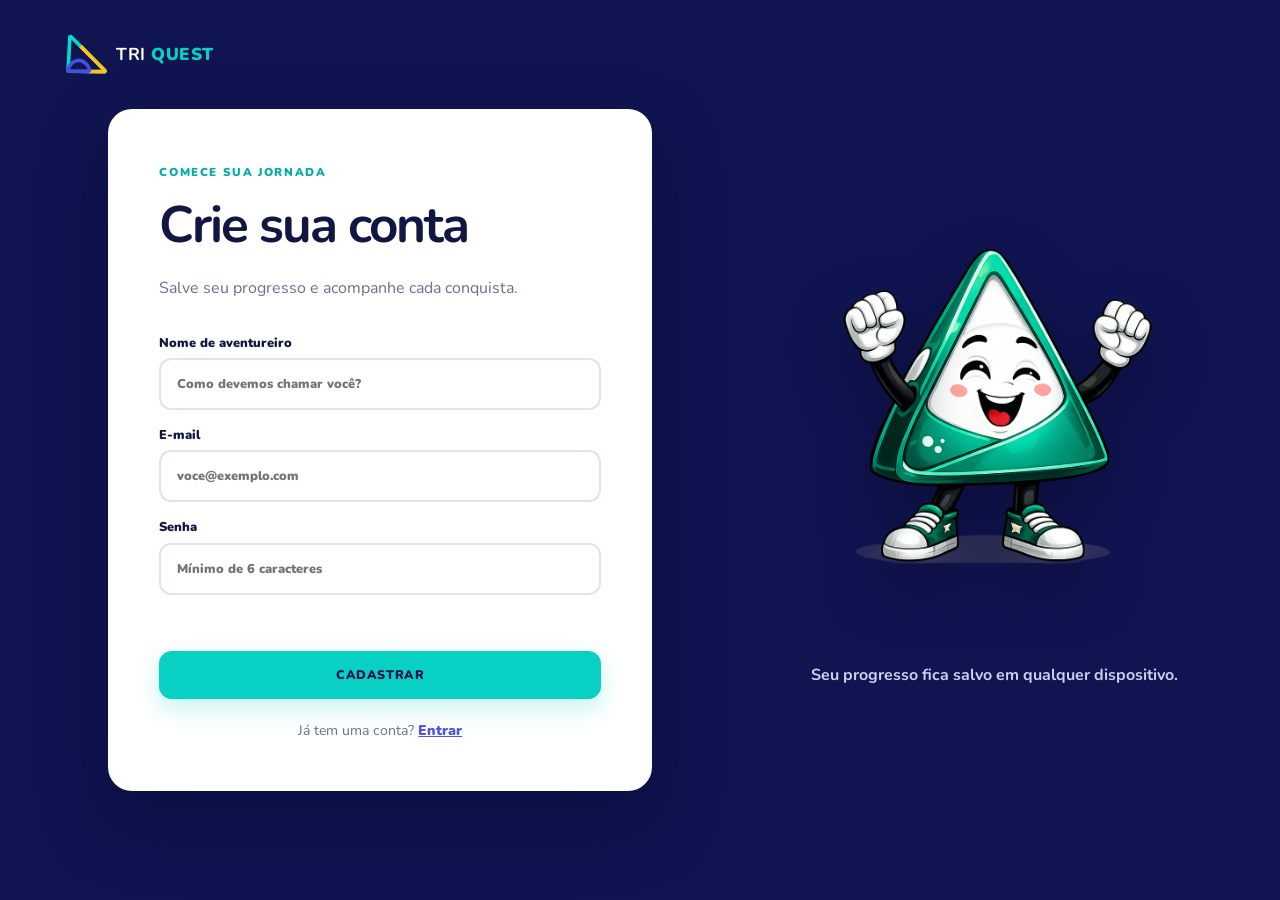
==== cadastro.html @ 1387e1e5 "feat: add main application pages and functionality for TriQuest - Created `entrar.html` for user log" ====
<!doctype html>
<html lang="pt-BR">
  <head>
    <meta charset="utf-8">
    <meta name="viewport" content="width=device-width,initial-scale=1,viewport-fit=cover">
    <meta name="theme-color" content="#101451">
    <title>
      Criar conta — TriQuest
    </title>
    <link rel="icon" href="assets/logo.svg">
    <link rel="stylesheet" href="https://fonts.googleapis.com/css2?family=Nunito:wght@400;600;700;800;900&display=swap">
    <link rel="stylesheet" href="css/styles.css">
  </head>
  <body class="page-signup">
    <main id="conteudo" class="auth-shell">
      <a class="auth-brand" href="index.html">
        <img src="assets/logo.svg" alt="">
        <span>
          <b>
            TRI
          </b>
          QUEST
        </span>
      </a>
      <section class="auth-card">
        <div class="auth-heading">
          <span class="eyebrow">
            Comece sua jornada
          </span>
          <h1>
            Crie sua conta
          </h1>
          <p>
            Salve seu progresso e acompanhe cada conquista.
          </p>
        </div>
        <form id="auth-form" data-mode="signup" novalidate>
          <label>
            Nome de aventureiro
            <input id="name" name="name" autocomplete="name" minlength="2" maxlength="40" required placeholder="Como devemos chamar você?">
          </label>
          <label>
            E-mail
            <input id="email" name="email" type="email" autocomplete="email" required placeholder="voce@exemplo.com">
          </label>
          <label>
            Senha
            <input id="password" name="password" type="password" autocomplete="new-password" minlength="6" required placeholder="Mínimo de 6 caracteres">
          </label>
          <p id="form-message" class="form-message" role="alert">
          </p>
          <button class="button button-primary" type="submit">
            <span>
              Cadastrar
            </span>
            <i class="button-loader" hidden>
            </i>
          </button>
        </form>
        <p class="auth-switch">
          Já tem uma conta?
          <a href="entrar.html">
            Entrar
          </a>
        </p>
      </section>
      <aside class="auth-art">
        <img src="assets/mascote_feliz.svg" alt="Mascote TriQuest feliz">
        <p>
          Seu progresso fica salvo em qualquer dispositivo.
        </p>
      </aside>
    </main>
    <div id="toast" class="toast" hidden>
    </div>
    <script src="js/api.js">
    </script>
    <script src="js/game-engine.js">
    </script>
    <script src="js/app.js" defer>
    </script>
    <script src="js/auth.js" defer>
    </script>
  </body>
</html>
---- css/styles.css ----
:root {
  --navy: #101451;
  --navy-2: #171c69;
  --ink: #111742;
  --teal: #08d1c4;
  --teal-dark: #04aca3;
  --indigo: #4c55e7;
  --gold: #ffc52f;
  --coral: #ff6578;
  --paper: #f3f6fb;
  --white: #fff;
  --muted: #68708f;
  --line: #dfe4ef;
  --shadow: 0 18px 55px rgba(13,20,81,.13);
  --radius: 1.25rem;
  --ease: 220ms cubic-bezier(.2,.8,.2,1);
}
* {
  box-sizing: border-box;
}

html {
  font-size: 16px;
  scroll-behavior: smooth;
}

body {
  margin: 0;
  min-height: 100dvh;
  font-family: "Nunito",sans-serif;
  color: var(--ink);
  background: var(--paper);
}

button,
input {
  font: inherit;
}

a {
  color: inherit;
}

img {
  display: block;
  max-width: 100%;
}

button,
a {
  -webkit-tap-highlight-color: transparent;
}

.skip-link {
  position: fixed;
  top: -4rem;
  left: 1rem;
  z-index: 20;
  background: #fff;
  padding: .75rem 1rem;
  border-radius: .5rem;
}

.skip-link:focus {
  top: 1rem;
}

:focus-visible {
  outline: 3px solid var(--gold);
  outline-offset: 3px;
}

.eyebrow {
  text-transform: uppercase;
  letter-spacing: .14em;
  font-size: .72rem;
  font-weight: 900;
  color: var(--teal-dark);
}

.button {
  min-height: 3rem;
  border: 0;
  border-radius: .8rem;
  padding: .82rem 1.4rem;
  display: inline-flex;
  align-items: center;
  justify-content: center;
  gap: .55rem;
  text-decoration: none;
  text-transform: uppercase;
  letter-spacing: .05em;
  font-size: .78rem;
  font-weight: 900;
  cursor: pointer;
  transition: transform var(--ease),box-shadow var(--ease),background var(--ease);
}

.button:hover {
  transform: translateY(-2px);
}

.button:active {
  transform: translateY(1px) scale(.985);
}

.button:disabled {
  opacity: .48;
  cursor: not-allowed;
  transform: none;
}

.button-primary {
  background: var(--teal);
  color: var(--navy);
  box-shadow: 0 9px 25px rgba(8,209,196,.25);
}

.button-primary:hover {
  background: #20ded2;
  box-shadow: 0 13px 30px rgba(8,209,196,.32);
}

.button-secondary {
  border: 2px solid currentColor;
  background: transparent;
  color: inherit;
}

.button-light {
  background: #fff;
  color: var(--indigo);
}

.site-header {
  height: 4.75rem;
  background: var(--navy);
  color: #fff;
  padding: 0 clamp(1rem,4vw,4.5rem);
  display: flex;
  align-items: center;
  justify-content: space-between;
  position: relative;
  z-index: 5;
}

.brand,
.auth-brand {
  display: flex;
  align-items: center;
  gap: .55rem;
  text-decoration: none;
  font-size: 1.08rem;
  font-weight: 900;
  letter-spacing: .03em;
}

.brand img {
  width: 2.3rem;
}

.brand span {
  color: var(--teal);
}

.brand b {
  color: #fff;
}

.desktop-nav {
  display: flex;
  align-items: center;
  gap: .4rem;
}

.desktop-nav a {
  padding: .7rem 1rem;
  text-decoration: none;
  border-radius: .7rem;
  color: #cdd2f3;
  font-weight: 800;
  font-size: .86rem;
}

.desktop-nav a:hover,
.desktop-nav a.active {
  background: rgba(255,255,255,.1);
  color: #fff;
}

.header-actions {
  display: flex;
  gap: .65rem;
  align-items: center;
}

.user-chip {
  font-size: .8rem;
  font-weight: 800;
  background: rgba(255,255,255,.1);
  padding: .55rem .8rem;
  border-radius: .65rem;
}

.icon-button {
  width: 2.4rem;
  height: 2.4rem;
  border: 0;
  border-radius: .65rem;
  color: #fff;
  background: rgba(255,255,255,.1);
  cursor: pointer;
}

.mobile-nav {
  display: none;
}
/* landing */
.page-landing {
  background: var(--navy);
  color: #fff;
}

.landing-shell {
  min-height: 100dvh;
  display: grid;
  grid-template-columns: minmax(0,1fr) minmax(28rem,.82fr);
  overflow: hidden;
}

.landing-copy {
  padding: clamp(2rem,7vw,8rem);
  display: flex;
  flex-direction: column;
  justify-content: center;
  align-items: flex-start;
  position: relative;
}

.landing-copy:before {
  content: "";
  position: absolute;
  inset: 0;
  background-image: linear-gradient(rgba(255,255,255,.025) 1px,transparent 1px),linear-gradient(90deg,rgba(255,255,255,.025) 1px,transparent 1px);
  background-size: 42px 42px;
  mask-image: linear-gradient(to right,#000,transparent);
  pointer-events: none;
}

.landing-brand {
  display: flex;
  align-items: center;
  gap: 1rem;
  margin-bottom: 3.5rem;
}

.landing-brand img {
  width: 4rem;
}

.landing-brand h1 {
  font-size: clamp(1.8rem,3vw,2.65rem);
  margin: 0;
  letter-spacing: .04em;
}

.landing-brand h1 span {
  color: var(--teal);
}

.landing-copy h2 {
  font-size: clamp(3rem,6vw,6.6rem);
  line-height: .9;
  letter-spacing: -.055em;
  max-width: 11ch;
  margin: 1rem 0 1.5rem;
  text-wrap: balance;
}

.landing-copy h2 em {
  font-style: normal;
  color: var(--gold);
}

.landing-description {
  color: #c6cbea;
  max-width: 35rem;
  line-height: 1.7;
  font-size: 1.05rem;
}

.landing-actions {
  display: flex;
  gap: .8rem;
  margin-top: 1.5rem;
}

.landing-actions .button {
  min-width: 10rem;
}

.landing-preview {
  position: relative;
  background: linear-gradient(145deg,var(--indigo),#242982);
  display: flex;
  align-items: center;
  justify-content: center;
  isolation: isolate;
}

.landing-preview:after {
  content: "";
  position: absolute;
  inset: 12% 8%;
  border: 1px solid rgba(255,255,255,.12);
  border-radius: 45% 55% 65% 35%;
  transform: rotate(-8deg);
  z-index: -1;
}

.landing-preview>img {
  width: min(72%,38rem);
  filter: drop-shadow(0 28px 30px rgba(4,7,40,.35));
  animation: float 4s ease-in-out infinite;
}

.orbit {
  position: absolute;
  border: 1px solid rgba(255,255,255,.16);
  border-radius: 50%;
  width: 28rem;
  height: 28rem;
}

.orbit-two {
  width: 39rem;
  height: 39rem;
}

.formula-card {
  position: absolute;
  left: 8%;
  top: 23%;
  padding: 1rem 1.2rem;
  background: #fff;
  color: var(--ink);
  border-radius: .8rem;
  box-shadow: var(--shadow);
  transform: rotate(-4deg);
}

.formula-card span {
  display: block;
  color: var(--indigo);
  font-weight: 900;
  font-size: 1.3rem;
}

.formula-card b {
  font-size: .7rem;
}

.formula-card-alt {
  left: auto;
  right: 7%;
  top: auto;
  bottom: 20%;
  transform: rotate(5deg);
}

@keyframes float {
  50% {
    transform: translateY(-12px);
  }
}
/* auth */
.page-login,
.page-signup {
  background: var(--navy);
}

.auth-shell {
  min-height: 100dvh;
  display: grid;
  grid-template-columns: minmax(0,1fr) minmax(22rem,.7fr);
  align-items: center;
  padding: clamp(1.25rem,5vw,5rem);
  gap: clamp(2rem,6vw,7rem);
  color: #fff;
  position: relative;
}

.auth-brand {
  position: absolute;
  top: 2rem;
  left: clamp(1.25rem,5vw,5rem);
}

.auth-brand img {
  width: 2.7rem;
}

.auth-brand span {
  color: var(--teal);
}

.auth-brand b {
  color: #fff;
}

.auth-card {
  width: min(100%,34rem);
  margin: auto;
  background: #fff;
  color: var(--ink);
  padding: clamp(1.5rem,4vw,3.2rem);
  border-radius: 1.5rem;
  box-shadow: 0 30px 70px rgba(3,6,35,.35);
}

.auth-heading h1 {
  font-size: clamp(2rem,4vw,3.25rem);
  letter-spacing: -.04em;
  margin: .5rem 0;
}

.auth-heading p {
  color: var(--muted);
  line-height: 1.6;
}

.auth-card form {
  display: grid;
  gap: 1rem;
  margin-top: 2rem;
}

.auth-card label {
  display: grid;
  gap: .4rem;
  font-size: .8rem;
  font-weight: 900;
}

.auth-card input {
  width: 100%;
  min-height: 3.25rem;
  padding: .8rem 1rem;
  border: 2px solid var(--line);
  border-radius: .75rem;
  outline: none;
  color: var(--ink);
}

.auth-card input:focus {
  border-color: var(--teal-dark);
  box-shadow: 0 0 0 4px rgba(8,209,196,.11);
}

.auth-card form .button {
  width: 100%;
  margin-top: .3rem;
}

.form-message {
  min-height: 1.2rem;
  margin: 0;
  color: #d83a53;
  font-size: .8rem;
  font-weight: 700;
}

.form-message.success {
  color: #087e77;
}

.auth-switch {
  text-align: center;
  color: var(--muted);
  font-size: .88rem;
  margin: 1.4rem 0 0;
}

.auth-switch a {
  color: var(--indigo);
  font-weight: 900;
}

.button-loader {
  width: 1rem;
  height: 1rem;
  border: 2px solid currentColor;
  border-right-color: transparent;
  border-radius: 50%;
  animation: spin .7s linear infinite;
}

@keyframes spin {
  to {
    transform: rotate(360deg);
  }
}

.auth-art {
  text-align: center;
  max-width: 28rem;
  justify-self: center;
}

.auth-art img {
  height: min(50vh,30rem);
  margin: auto;
  filter: drop-shadow(0 24px 30px rgba(0,0,0,.25));
}

.auth-art p {
  color: #cbd0ee;
  font-weight: 700;
}
/* dashboard */
.app-shell {
  min-height: 100dvh;
}

.dashboard {
  max-width: 92rem;
  margin: auto;
  padding: clamp(1.2rem,3vw,3rem);
  display: grid;
  grid-template-columns: minmax(0,1.7fr) minmax(20rem,.72fr);
  grid-template-areas: "hero side" "themes side";
  gap: clamp(1.2rem,2vw,2rem);
}

.hero-panel {
  grid-area: hero;
  min-height: 20rem;
  background: var(--navy);
  color: #fff;
  border-radius: 1.5rem;
  padding: clamp(1.8rem,4vw,4rem);
  display: flex;
  align-items: center;
  position: relative;
  overflow: hidden;
}

.hero-panel>div:first-child {
  position: relative;
  z-index: 2;
}

.hero-panel h1 {
  font-size: clamp(2.2rem,4vw,4.5rem);
  line-height: 1;
  margin: .65rem 0;
  letter-spacing: -.045em;
}

.hero-panel p {
  color: #cbd0ee;
  font-size: 1.05rem;
}

.hero-panel img {
  position: absolute;
  right: 4%;
  bottom: -12%;
  height: 115%;
  z-index: 1;
  filter: drop-shadow(0 20px 22px rgba(0,0,0,.25));
}

.hero-shape {
  position: absolute;
  right: -8%;
  top: -40%;
  width: 50%;
  aspect-ratio: 1;
  border-radius: 50%;
  background: var(--indigo);
  opacity: .65;
}

.play-button {
  margin-top: 1.2rem;
}

.themes-section {
  grid-area: themes;
}

.section-heading {
  display: flex;
  justify-content: space-between;
  align-items: end;
  margin: .7rem 0 1.1rem;
}

.section-heading h2 {
  font-size: 1.7rem;
  margin: .3rem 0 0;
}

.section-heading a {
  font-size: .8rem;
  color: var(--indigo);
  font-weight: 900;
}

.theme-grid {
  display: grid;
  grid-template-columns: repeat(2,minmax(0,1fr));
  gap: 1rem;
}

.theme-card {
  --accent: var(--indigo);
  text-decoration: none;
  background: #fff;
  border-radius: 1rem;
  padding: 1.25rem;
  display: grid;
  grid-template-columns: auto 1fr;
  gap: 1rem;
  align-items: center;
  box-shadow: 0 6px 20px rgba(13,20,81,.07);
  transition: transform var(--ease),box-shadow var(--ease);
}

.theme-card:hover {
  transform: translateY(-4px);
  box-shadow: var(--shadow);
}

.theme-card.teal {
  --accent: var(--teal-dark);
}

.theme-card.gold {
  --accent: #e7a800;
}

.theme-card.coral {
  --accent: var(--coral);
}

.triangle-icon {
  font-size: 2.4rem;
  color: var(--accent);
  width: 3.8rem;
  height: 3.8rem;
  display: grid;
  place-items: center;
  background: color-mix(in srgb,var(--accent) 10%,white);
  border-radius: .8rem;
}

.theme-card h3 {
  margin: 0;
  font-size: 1rem;
}

.theme-card p {
  margin: .2rem 0;
  color: var(--muted);
  font-size: .78rem;
}

.progress {
  height: .4rem;
  background: #e2e6f0;
  border-radius: 10rem;
  overflow: hidden;
}

.theme-card .progress {
  grid-column: 1/-1;
}

.progress i {
  display: block;
  height: 100%;
  width: var(--progress,0);
  background: var(--accent,var(--teal));
  border-radius: inherit;
}

.dashboard-side {
  grid-area: side;
  display: flex;
  flex-direction: column;
  gap: 1rem;
}

.daily-card {
  flex: 1;
  background: var(--indigo);
  color: #fff;
  border-radius: 1.5rem;
  padding: 2rem;
  display: flex;
  flex-direction: column;
  justify-content: space-between;
  overflow: hidden;
}

.daily-card h2 {
  font-size: 2rem;
  margin: .5rem 0;
}

.daily-card p {
  color: #e1e3ff;
  line-height: 1.6;
}

.daily-card img {
  width: 75%;
  max-height: 14rem;
  object-fit: contain;
  align-self: center;
  margin-top: 1rem;
}

.stats-card {
  background: #fff;
  border-radius: 1.3rem;
  padding: 1.5rem;
  box-shadow: 0 6px 20px rgba(13,20,81,.06);
}

.stats-row {
  display: grid;
  grid-template-columns: repeat(3,1fr);
  margin-top: 1rem;
}

.stats-row div {
  display: grid;
  text-align: center;
  border-right: 1px solid var(--line);
}

.stats-row div:last-child {
  border: 0;
}

.stats-row b {
  font-size: 1.25rem;
}

.stats-row span {
  font-size: .68rem;
  color: var(--muted);
}
/* quiz */
.quiz-app {
  background: var(--navy);
}

.quiz-layout {
  max-width: 100rem;
  margin: auto;
  min-height: calc(100dvh - 4.75rem);
  display: grid;
  grid-template-columns: 15rem minmax(28rem,46rem) minmax(15rem,20rem);
  justify-content: center;
  gap: clamp(1rem,3vw,3rem);
  padding: 2rem clamp(1rem,3vw,3rem);
  color: #fff;
}

.quiz-map,
.quiz-help {
  padding: 1rem 0;
}

.quiz-map h2,
.quiz-help h2 {
  font-size: 1.35rem;
}

.map-progress {
  position: absolute;
  margin: 4.4rem 0 0 1rem;
  width: 2px;
  height: calc(100% - 10rem);
  background: rgba(255,255,255,.13);
}

.map-progress i {
  display: block;
  width: 100%;
  height: 0;
  background: var(--teal);
}

.quiz-map {
  position: relative;
}

.quiz-map ol {
  list-style: none;
  padding: 0;
  margin: 1.5rem 0;
  display: grid;
  gap: .55rem;
}

.quiz-map li {
  display: flex;
  align-items: center;
  gap: .7rem;
  color: #8188b9;
  font-size: .75rem;
  text-transform: capitalize;
}

.quiz-map li span {
  width: 2rem;
  height: 2rem;
  display: grid;
  place-items: center;
  border: 2px solid #343a7a;
  border-radius: 50%;
  background: var(--navy);
  z-index: 1;
  font-weight: 900;
}

.quiz-map li.done,
.quiz-map li.current {
  color: #fff;
}

.quiz-map li.done span {
  background: var(--teal);
  color: var(--navy);
  border-color: var(--teal);
}

.quiz-map li.current span {
  border-color: var(--gold);
  color: var(--gold);
}

.quiz-map>a {
  font-size: .8rem;
  color: #aeb4db;
}

.quiz-stage {
  display: flex;
  flex-direction: column;
  gap: 1rem;
}

.quiz-status {
  display: grid;
  grid-template-columns: 1fr auto;
  align-items: center;
  gap: 1rem;
}

.quiz-status>div {
  display: grid;
  gap: .45rem;
}

.quiz-status>div>span {
  font-size: .78rem;
  font-weight: 800;
}

.lives {
  background: rgba(255,255,255,.08);
  padding: .6rem .8rem;
  border-radius: .7rem;
  color: var(--coral);
  white-space: nowrap;
}

.lives b {
  margin-left: .3rem;
  color: #fff;
  font-size: .75rem;
}

.back-mobile {
  display: none;
}

.question-card {
  background: #fff;
  color: var(--ink);
  min-height: 12rem;
  border-radius: 1.25rem;
  padding: clamp(1.4rem,3vw,2.4rem);
  display: grid;
  grid-template-columns: minmax(0,1fr) 10rem;
  align-items: center;
  gap: 2rem;
  box-shadow: 0 14px 45px rgba(0,0,0,.2);
}

.question-topic {
  color: var(--indigo);
  text-transform: uppercase;
  letter-spacing: .12em;
  font-size: .7rem;
  font-weight: 900;
}

.question-card h1 {
  font-size: clamp(1.1rem,2vw,1.55rem);
  line-height: 1.45;
  margin: .5rem 0;
}

.question-visual {
  width: 9rem;
  height: 7rem;
  position: relative;
  border-bottom: 3px solid var(--indigo);
  border-right: 3px solid var(--indigo);
  clip-path: polygon(0 100%,100% 0,100% 100%);
}

.question-visual:before {
  content: "";
  position: absolute;
  width: 145%;
  height: 3px;
  background: var(--indigo);
  transform: rotate(-38deg);
  transform-origin: left;
  bottom: 0;
}

.options {
  display: grid;
  gap: .75rem;
}

.option {
  width: 100%;
  min-height: 4.2rem;
  border: 2px solid transparent;
  background: #fff;
  border-radius: 1rem;
  padding: .7rem 1rem;
  display: grid;
  grid-template-columns: 2.3rem 1fr auto;
  align-items: center;
  gap: 1rem;
  text-align: left;
  color: var(--ink);
  cursor: pointer;
  box-shadow: 0 6px 14px rgba(2,5,40,.17);
  transition: transform var(--ease),border-color var(--ease);
}

.option:hover {
  transform: translateX(4px);
}

.option>b {
  width: 2.2rem;
  height: 2.2rem;
  display: grid;
  place-items: center;
  background: var(--indigo);
  color: #fff;
  border-radius: 50%;
}

.option:nth-child(2)>b {
  background: #8458d9;
}

.option:nth-child(3)>b {
  background: #f4b51e;
}

.option:nth-child(4)>b {
  background: var(--coral);
}

.option i {
  width: 1rem;
  height: 1rem;
  border: 1px solid #aab0c4;
  border-radius: 50%;
}

.option.selected {
  border-color: var(--teal);
}

.option.selected i {
  border: 4px solid var(--teal);
}

.hint-box {
  padding: 1rem;
  background: rgba(255,197,47,.12);
  border-left: 3px solid var(--gold);
  border-radius: .6rem;
  color: #e9ebff;
  font-size: .85rem;
}

.quiz-actions {
  display: grid;
  grid-template-columns: auto 1fr;
  gap: 1rem;
  margin-top: auto;
}

.button-hint {
  background: #fff;
  color: var(--ink);
}

.quiz-help {
  align-self: start;
  text-align: left;
}

.quiz-help img {
  height: 9rem;
  margin: auto;
}

.quiz-help p {
  font-size: .85rem;
  line-height: 1.6;
  color: #b9bee0;
}

.formula-note {
  display: grid;
  grid-template-columns: auto 1fr;
  gap: .5rem;
  margin-top: 1rem;
  padding: 1rem;
  background: rgba(255,255,255,.06);
  border-radius: .8rem;
  font-size: .68rem;
}

.formula-note b {
  color: var(--gold);
}
/* rules/results */
.rules-layout {
  max-width: 82rem;
  margin: auto;
  padding: clamp(2rem,5vw,5rem);
}

.rules-intro {
  max-width: 46rem;
}

.rules-intro h1 {
  font-size: clamp(3rem,6vw,6rem);
  letter-spacing: -.06em;
  line-height: .9;
  margin: .7rem 0 1.3rem;
}

.rules-intro p {
  font-size: 1.1rem;
  color: var(--muted);
  line-height: 1.7;
}

.rule-grid {
  display: grid;
  grid-template-columns: repeat(2,1fr);
  gap: 1rem;
  margin: 3rem 0;
}

.rule-grid article {
  background: #fff;
  padding: 2rem;
  border-radius: 1.1rem;
}

.rule-grid article>span {
  font-size: 2rem;
  font-weight: 900;
  color: var(--teal-dark);
}

.rule-grid h2 {
  margin: .7rem 0;
}

.rule-grid p {
  color: var(--muted);
  line-height: 1.75;
}

.worlds {
  background: var(--navy);
  color: #fff;
  border-radius: 1.5rem;
  padding: clamp(1.5rem,4vw,3rem);
}

.worlds>h2 {
  font-size: 2rem;
}

.worlds>div {
  display: grid;
  grid-template-columns: repeat(3,1fr);
  gap: 1rem;
}

.worlds article {
  padding: 1.2rem;
  border-left: 2px solid var(--teal);
}

.worlds article:nth-child(2) {
  border-color: var(--gold);
}

.worlds article:nth-child(3) {
  border-color: var(--coral);
}

.worlds b {
  font-size: .7rem;
  text-transform: uppercase;
  letter-spacing: .1em;
  color: var(--teal);
}

.worlds p {
  color: #bfc4e6;
  font-size: .85rem;
}

.rules-back {
  margin-top: 2rem;
}

.result-shell {
  min-height: 100dvh;
  background: var(--navy);
  display: grid;
  place-items: center;
  padding: 1.2rem;
}

.result-card {
  width: min(100%,52rem);
  min-height: min(44rem,90dvh);
  background: #fff;
  border-radius: 1.5rem;
  padding: clamp(1.5rem,5vw,4rem);
  display: flex;
  align-items: center;
  justify-content: center;
  flex-direction: column;
  text-align: center;
  position: relative;
  box-shadow: 0 30px 80px rgba(0,0,0,.3);
}

.result-back {
  position: absolute;
  top: 1.5rem;
  left: 1.5rem;
  color: var(--muted);
  font-size: .8rem;
  font-weight: 800;
}

.result-kicker {
  text-transform: uppercase;
  letter-spacing: .14em;
  font-size: .7rem;
  color: var(--teal-dark);
  font-weight: 900;
}

.result-card h1 {
  font-size: clamp(2.5rem,6vw,5rem);
  letter-spacing: -.05em;
  margin: .4rem;
}

.result-card img {
  height: clamp(10rem,30vh,17rem);
  margin: 1rem;
}

.result-card>p {
  color: var(--muted);
  margin: .4rem;
}

.result-card>strong {
  font-size: 2rem;
  color: var(--indigo);
}

.result-explanation {
  max-width: 38rem;
  line-height: 1.6;
}

.result-actions {
  display: flex;
  gap: .75rem;
  margin-top: 1.5rem;
}

.toast {
  position: fixed;
  z-index: 15;
  right: 1rem;
  bottom: 1rem;
  background: var(--ink);
  color: #fff;
  padding: 1rem 1.2rem;
  border-radius: .8rem;
  box-shadow: var(--shadow);
  font-size: .85rem;
}

@media(max-width:1100px) {
  .dashboard {
    grid-template-columns: 1fr;
    grid-template-areas: "hero" "themes" "side";
  }
  .dashboard-side {
    display: grid;
    grid-template-columns: 1.4fr 1fr;
  }
  .daily-card {
    flex-direction: row;
  }
  .daily-card img {
    width: 38%;
  }
  .quiz-layout {
    grid-template-columns: minmax(28rem,46rem) 17rem;
  }
  .quiz-map {
    display: none;
  }
  .landing-shell {
    grid-template-columns: 1fr .75fr;
  }
  .landing-copy {
    padding: 4rem;
  }
  .formula-card {
    display: none;
  }
}

@media(max-width:760px) {
  .site-header {
    height: 3.7rem;
    padding: .6rem .75rem;
  }
  .brand img {
    width: 1.9rem;
  }
  .brand span {
    font-size: .86rem;
  }
  .desktop-nav,.header-actions {
    display: none;
  }
  .mobile-nav {
    position: fixed;
    z-index: 8;
    bottom: max(.5rem,env(safe-area-inset-bottom));
    left: .5rem;
    right: .5rem;
    height: 4.1rem;
    background: #fff;
    display: grid;
    grid-template-columns: repeat(4,1fr);
    border-radius: .8rem;
    box-shadow: 0 6px 24px rgba(13,20,81,.22);
    overflow: hidden;
  }
  .mobile-nav a,.mobile-nav button {
    border: 0;
    background: transparent;
    text-decoration: none;
    display: flex;
    flex-direction: column;
    align-items: center;
    justify-content: center;
    gap: .12rem;
    font-size: .56rem;
    text-transform: uppercase;
    color: var(--muted);
  }
  .mobile-nav span {
    font-size: 1.2rem;
  }
  .mobile-nav .active {
    background: var(--navy);
    color: #fff;
  }
  .landing-shell {
    display: flex;
    min-height: 100dvh;
  }
  .landing-copy {
    width: 100%;
    align-items: center;
    text-align: center;
    padding: 2.3rem 1.5rem;
  }
  .landing-brand {
    flex-direction: column;
    gap: .7rem;
    margin: 0 0 2.2rem;
  }
  .landing-brand img {
    width: 7rem;
  }
  .landing-copy .eyebrow {
    display: none;
  }
  .landing-copy h2 {
    font-size: 2.25rem;
    line-height: 1.02;
  }
  .landing-description {
    font-size: .9rem;
  }
  .landing-actions {
    width: 100%;
    flex-direction: column;
  }
  .landing-actions .button {
    width: 100%;
  }
  .landing-preview {
    display: none;
  }
  .auth-shell {
    display: flex;
    align-items: center;
    padding: 5.5rem 1rem 1.5rem;
  }
  .auth-card {
    padding: 1.5rem;
  }
  .auth-art {
    display: none;
  }
  .auth-brand {
    top: 1.2rem;
    left: 1.2rem;
  }
  .dashboard {
    display: block;
    padding: 0 0 5.5rem;
  }
  .hero-panel {
    border-radius: 0;
    min-height: 14rem;
    padding: 1.5rem;
  }
  .hero-panel h1 {
    font-size: 2rem;
  }
  .hero-panel p {
    max-width: 14rem;
    font-size: .8rem;
  }
  .hero-panel img {
    height: 90%;
    right: 0;
  }
  .themes-section {
    padding: 1.2rem .7rem;
  }
  .theme-grid {
    grid-template-columns: repeat(2,1fr);
    gap: .7rem;
  }
  .theme-card {
    display: flex;
    flex-direction: column;
    align-items: flex-start;
    gap: .5rem;
    padding: .9rem;
  }
  .theme-card p {
    display: none;
  }
  .triangle-icon {
    width: 3rem;
    height: 3rem;
    font-size: 1.8rem;
  }
  .theme-card .progress {
    width: 100%;
  }
  .dashboard-side {
    display: block;
    padding: 0 .7rem;
  }
  .daily-card {
    padding: 1.3rem;
    flex-direction: row;
    margin-bottom: 1rem;
  }
  .daily-card h2 {
    font-size: 1.35rem;
  }
  .daily-card p {
    font-size: .72rem;
  }
  .daily-card img {
    width: 38%;
    object-fit: contain;
  }
  .stats-card {
    display: none;
  }
  .quiz-layout {
    display: block;
    padding: .8rem;
    min-height: calc(100dvh - 3.7rem);
  }
  .quiz-help {
    display: none;
  }
  .quiz-status {
    grid-template-columns: 2rem 1fr auto;
  }
  .back-mobile {
    display: block;
    text-decoration: none;
    font-size: 2rem;
    color: var(--teal);
  }
  .question-card {
    grid-template-columns: 1fr;
    min-height: 10rem;
    padding: 1.1rem;
  }
  .question-visual {
    display: none;
  }
  .question-card h1 {
    font-size: .95rem;
  }
  .option {
    min-height: 3.7rem;
    border-radius: .8rem;
  }
  .quiz-actions {
    position: sticky;
    bottom: .5rem;
  }
  .rules-layout {
    padding: 2rem 1rem 6rem;
  }
  .rules-intro h1 {
    font-size: 3rem;
  }
  .rule-grid,.worlds>div {
    grid-template-columns: 1fr;
  }
  .rule-grid {
    margin: 2rem 0;
  }
  .rule-grid article {
    padding: 1.3rem;
  }
  .result-shell {
    padding: .6rem;
  }
  .result-card {
    min-height: calc(100dvh - 1.2rem);
    border-radius: 1rem;
  }
  .result-actions {
    width: 100%;
    flex-direction: column;
  }
  .result-actions .button {
    width: 100%;
  }
}

@media(max-width:390px) {
  html {
    font-size: 15px;
  }
  .theme-grid {
    gap: .5rem;
  }
  .theme-card {
    padding: .75rem;
  }
  .quiz-layout {
    padding: .55rem;
  }
  .option {
    padding: .55rem .7rem;
    gap: .65rem;
  }
}

@media(min-width:1600px) {
  html {
    font-size: 18px;
  }
  .dashboard {
    max-width: 96rem;
  }
  .quiz-layout {
    max-width: 104rem;
  }
  .hero-panel {
    min-height: 22rem;
  }
}

@media(prefers-reduced-motion:reduce) {
  *,*:before,*:after {
    scroll-behavior: auto!important;
    animation: none!important;
    transition-duration: .01ms!important;
  }
}
/* Gameplay rounds and live mastery */
.progress i {
  transition: width .55s ease;
}

.mastery-label {
  grid-column: 1/-1;
  color: var(--muted);
  font-size: .68rem;
  font-weight: 800;
  text-align: right;
}

.quiz-layout {
  max-width: 82rem;
  grid-template-columns: 15rem minmax(28rem,52rem);
  gap: clamp(1rem,4vw,4rem);
}

.question-card {
  min-height: 10rem;
  display: flex;
  flex-direction: column;
  align-items: flex-start;
  justify-content: center;
  gap: .35rem;
}

.oracle-box {
  display: grid;
  grid-template-columns: 4.5rem 1fr;
  gap: 1rem;
  align-items: center;
  border-radius: .8rem;
}

.oracle-box[hidden] {
  display: none;
}

.oracle-box img {
  height: 4.5rem;
  filter: drop-shadow(0 8px 10px rgba(0,0,0,.2));
}

.oracle-box div {
  display: grid;
  gap: .35rem;
}

.oracle-box b {
  color: var(--gold);
}

.celebrate .result-card:before,
.celebrate .result-card:after {
  content: "✦";
  position: absolute;
  color: var(--gold);
  font-size: 3rem;
  animation: celebrate 1.4s ease-in-out infinite;
}

.celebrate .result-card:before {
  left: 12%;
  top: 20%;
}

.celebrate .result-card:after {
  right: 12%;
  top: 28%;
  animation-delay: .35s;
}

@keyframes celebrate {
  50% {
    transform: translateY(-12px) rotate(18deg);
    opacity: .55;
  }
}

@media(max-width:1100px) {
  .quiz-layout {
    grid-template-columns: minmax(28rem,52rem);
  }
}

@media(max-width:760px) {
  .quiz-layout {
    display: block;
  }
  .oracle-box {
    grid-template-columns: 3.5rem 1fr;
  }
  .oracle-box img {
    height: 3.5rem;
  }
  .mastery-label {
    width: 100%;
  }
}
/* Compact round map */
.quiz-map {
  position: sticky;
  top: 6.75rem;
  align-self: start;
  display: flex;
  flex-direction: column;
  gap: 1.25rem;
  padding: 1.25rem;
  border: 1px solid rgba(255,255,255,.09);
  border-radius: 1rem;
  background: rgba(255,255,255,.035);
  box-shadow: 0 18px 45px rgba(2,5,40,.18);
}

.quiz-map__heading h2 {
  margin: .45rem 0 0;
  line-height: 1.2;
}

.quiz-map__track {
  position: relative;
}

.quiz-map__track .map-progress {
  top: 1rem;
  bottom: 1rem;
  left: 1rem;
  height: auto;
  margin: 0;
}

.quiz-map__track ol {
  position: relative;
  margin: 0;
}

.quiz-map__back {
  display: flex;
  align-items: center;
  gap: .55rem;
  min-height: 2.75rem;
  padding: .72rem .85rem;
  border: 1px solid rgba(255,255,255,.1);
  border-radius: .7rem;
  background: rgba(255,255,255,.06);
  color: #e8eaff;
  text-decoration: none;
  font-size: .78rem;
  font-weight: 900;
  transition: background var(--ease),border-color var(--ease),transform var(--ease);
}

.quiz-map__back>span:first-child {
  color: var(--teal);
  font-size: 1rem;
  transition: transform var(--ease);
}

.quiz-map__back:hover {
  background: rgba(255,255,255,.11);
  border-color: rgba(255,255,255,.18);
  transform: translateY(-1px);
}

.quiz-map__back:hover>span:first-child {
  transform: translateX(-2px);
}

@media(max-width:1100px) {
  .quiz-map {
    display: none;
  }
}
/* Dashboard hierarchy: compact daily challenge and clearer progress */
.daily-card {
  flex: 0 0 auto;
  display: grid;
  grid-template-columns: minmax(0,1fr) 9.5rem;
  align-items: center;
  gap: .75rem;
  min-height: 18rem;
  padding: 1.6rem;
  text-align: left;
}

.daily-card>div {
  position: relative;
  z-index: 1;
}

.daily-card h2 {
  font-size: 1.65rem;
  margin: .4rem 0;
}

.daily-card p {
  max-width: 24ch;
  margin: .4rem 0 1.15rem;
  font-size: .86rem;
  line-height: 1.5;
}

.daily-card .button {
  min-height: 2.7rem;
  padding: .7rem 1rem;
  font-size: .7rem;
}

.daily-card img {
  width: 100%;
  max-height: 11.5rem;
  margin: 0;
  align-self: center;
  object-fit: contain;
  filter: none;
}

.stats-card {
  padding: 1.7rem;
  border-top: 4px solid var(--teal);
  box-shadow: 0 14px 34px rgba(13,20,81,.12);
}

.stats-card>.eyebrow {
  color: var(--indigo);
}

.stats-row {
  gap: .55rem;
  margin-top: 1.15rem;
}

.stats-row div {
  min-width: 0;
  padding: .75rem .35rem;
  border: 0;
  border-radius: .65rem;
  background: #f2f4fb;
}

.stats-row b {
  font-size: 1.45rem;
  color: var(--navy);
  font-variant-numeric: tabular-nums;
}

.stats-row span {
  margin-top: .15rem;
  font-weight: 800;
}

.theme-card .progress {
  height: .65rem;
  background: #d8ddeb;
  box-shadow: inset 0 1px 2px rgba(17,23,66,.12);
}

.theme-card .progress i {
  box-shadow: 0 0 0 1px color-mix(in srgb,var(--accent) 35%,transparent);
}

.mastery-label {
  color: #4f587c;
  font-size: .74rem;
  font-weight: 900;
}

@media(max-width:1100px) {
  .daily-card {
    grid-template-columns: minmax(0,1fr) 9rem;
    min-height: 15rem;
  }
  .daily-card img {
    width: 100%;
  }
}

@media(max-width:760px) {
  .daily-card {
    grid-template-columns: minmax(0,1fr) 7.5rem;
    min-height: 0;
    padding: 1.2rem;
  }
  .daily-card img {
    width: 100%;
  }
  .theme-card .progress {
    height: .6rem;
  }
}
/* Interaction locks and mobile progress visibility */
.option:disabled {
  cursor: default;
  transform: none;
}

@media(max-width:760px) {
  .stats-card {
    display: block;
    margin-bottom: .5rem;
  }
  .page-home .toast,.page-rules .toast {
    bottom: 5.25rem;
  }
}
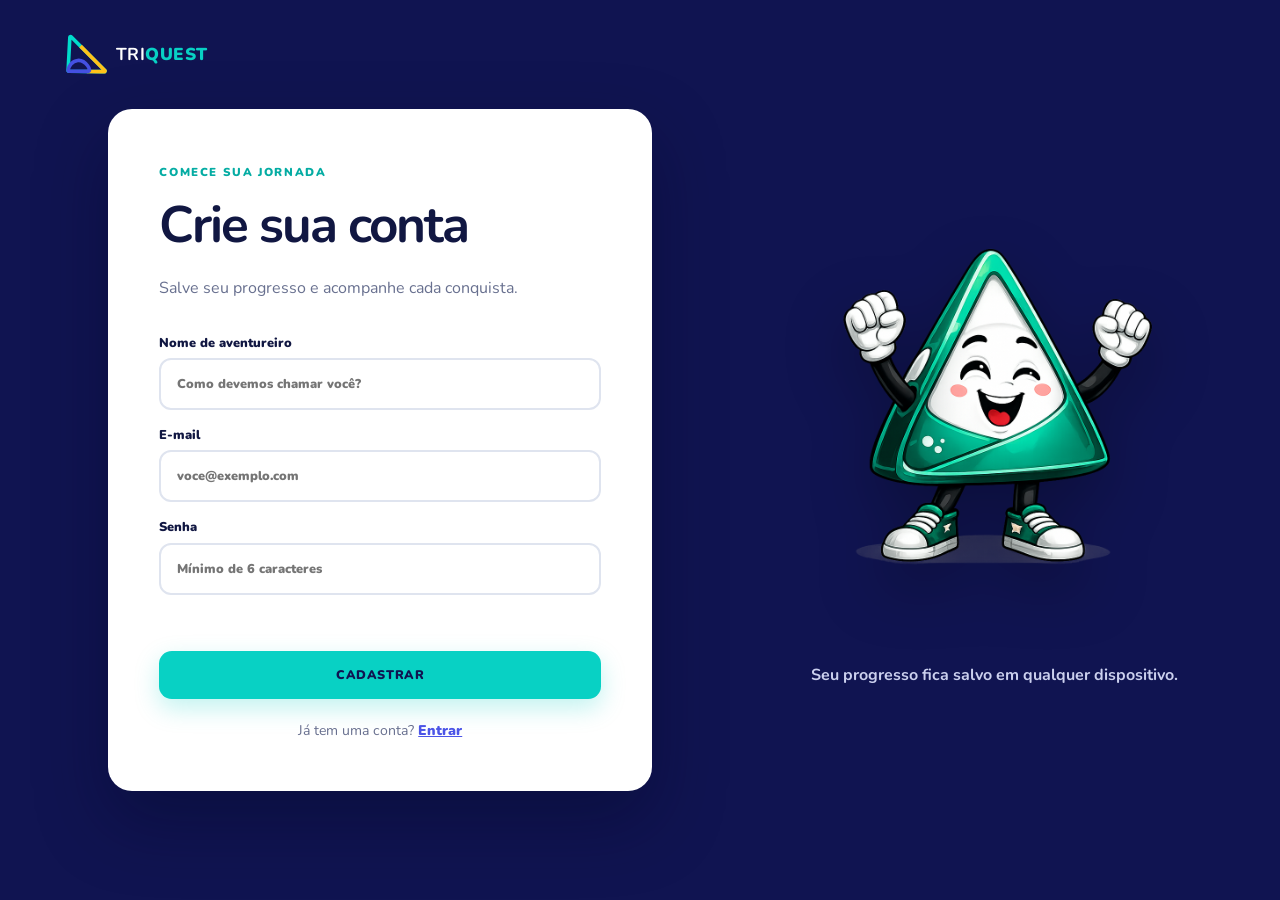
==== commit 56af9fdf: "refactor: simplificar a exibição do nome da marca TRIQUEST em várias páginas" ====
--- a/cadastro.html
+++ b/cadastro.html
@@ -15,12 +15,7 @@
     <main id="conteudo" class="auth-shell">
       <a class="auth-brand" href="index.html">
         <img src="assets/logo.svg" alt="">
-        <span>
-          <b>
-            TRI
-          </b>
-          QUEST
-        </span>
+        <span><b>TRI</b>QUEST</span>
       </a>
       <section class="auth-card">
         <div class="auth-heading">
--- a/css/styles.css
+++ b/css/styles.css
@@ -152,7 +152,7 @@
   text-decoration: none;
   font-size: 1.08rem;
   font-weight: 900;
-  letter-spacing: .03em;
+  letter-spacing: .03rem;
 }
 
 .brand img {
@@ -1380,6 +1380,7 @@
   }
   .hero-panel h1 {
     font-size: 2rem;
+    letter-spacing: .015em;
   }
   .hero-panel p {
     max-width: 14rem;
@@ -1388,6 +1389,7 @@
   .hero-panel img {
     height: 90%;
     right: 0;
+    bottom: -4%;
   }
   .themes-section {
     padding: 1.2rem .7rem;
